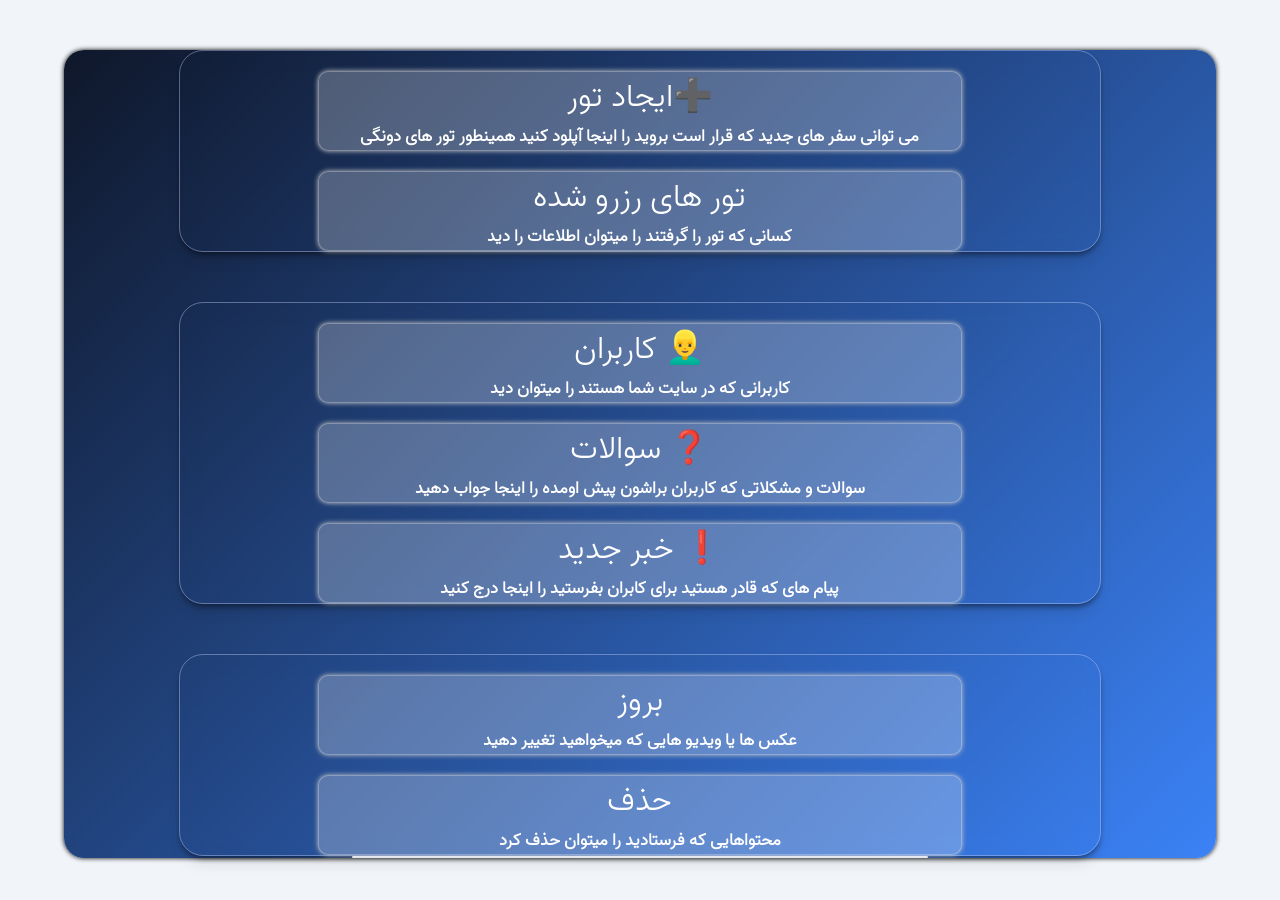
==== manage/all_activity_manage/index.html @ 8444b20d "first_version" ====
<!DOCTYPE html>
<html lang="en">
<head>
    <meta charset="UTF-8">
    <meta name="viewport" content="width=device-width, initial-scale=1.0">
    <link rel="stylesheet" href="index.css">
    <title>مدیر</title>
</head>
<body>
    <div class="all">
        <div class="tours">
            <button id="create_tour">ایجاد تور➕<p>می توانی سفر های جدید که قرار است بروید را اینجا آپلود کنید همینطور تور های دونگی </p></button>
            <!-- <button>ایجاد تور دونگی<p>سفر های دونگی را اینجا آپلود کنید </p></button> -->
            <button>تور های رزرو شده <p>کسانی که تور را گرفتند را میتوان اطلاعات را دید</p></button>

        </div>
        <div class="users">
            <button id="users">کاربران 👱‍♂️<p>کاربرانی که در سایت شما هستند را میتوان دید </p></button>
            <button id="question"><h5 id="number"></h5>  سوالات ❓<p>سوالات و مشکلاتی که کاربران براشون پیش اومده را اینجا جواب دهید </p></button>
            <button id="new_message">خبر جدید ❗<p>پیام های که قادر هستید برای کابران بفرستید را اینجا درج کنید</p></button>

        </div>
        <div class="change">
            <button>بروز <p>عکس ها یا ویدیو هایی که میخواهید تغییر دهید </p></button>
            <button>حذف<p>محتواهایی که فرستادید را میتوان حذف کرد </p></button>

        </div>
        <div class="box_new_meessage" id="container_new_message">

        </div>

    </div>
    
</body>
</html>
<script src="index.js"></script>
---- manage/all_activity_manage/index.css ----
*{
    margin: 0;
    padding: 0;
    box-sizing: border-box;
}
@font-face{
    font-family: 'vahid';
    src: url(../../font/Vazir-Light.ttf);
}
body{
     background-color: #f1f5f9;
     color: #0f172a;
}
.all{
    background: linear-gradient(135deg,#0f172a,#3b82f6);
    width: 90%;
    box-shadow: 0 0 5px black;
    margin-left: auto;
    margin-right: auto;
    margin-top: 30px;
    border-radius: 20px;
}

.users,.change,.tours{
    background-color: transparent;
    backdrop-filter: blur(15px);
    border: 1px solid rgba(255,255,255,0.3);
    backdrop-filter: blur(10px);
    width: 80%;
    margin-left: auto;
    margin-right: auto;
    margin-top: 50px;
    flex-wrap: wrap;
    text-align: center;
    border-radius: 1.5rem;
    box-shadow: 0 4px 6px -2px rgba(0, 0, 0, 0.5),0 10px 15px -3px rgba(0, 0, 0, 0.1);
    border: 1px solid rgba(203, 213, 255, 0.4);
   
}
button{
   
    cursor: pointer;
    width: 70%;
    background-color: rgba(255,255,255,0.25);
    border: none;
    margin-top: 20px;
    font-family: 'vahid';
    font-size: xx-large;
    color: rgb(255, 255, 255);
    border-radius: 10px;
    box-shadow: 0 0 5px rgb(196, 196, 196);
    transition: 0.3s;
     border: 1px solid rgba(243, 241, 241, 0.3);
    
}
button:active{
    outline: none;
}
p{
    font-size: 17px;
    font-weight: 600;
}
button:hover{
    background-color: rgb(112, 173, 253);
    transform: translateY(-5px);
    color: black;
}
@media(max-width:530px){
    button{
        font-size: x-large;
    }
}
h5{
    display: inline;
    height: fit-content;
    width: fit-content;
    box-shadow: 2px 3px 3px white;
}

.box_new_meessage{
    position: sticky;
    bottom: 0;
    width: 50%;
    margin-left: auto;
    margin-right: auto;
    background-color: rgba(255, 255, 255, 0.3);
    backdrop-filter: blur(10px);
    border-radius: 8px;
    border: 1px solid rgba(255, 255, 255, 0.8);
   
    
}
.box_close{
    width: 10%;
    height: fit-content;
    margin-left: auto;
    padding: 10px;
    box-shadow: none;
    border: none;
    background: none;
}
#close{
    font-size: small;
    box-shadow: none;
    border: none;
    background: none;

}
.id{
    width: 100%;
    text-align: center;
   
  
    align-items: center;
    justify-content: center;
}
.input{
    text-align: center;
    background-color: transparent;
    border: 2px solid rgba(255, 255, 255, 0.8);
    font-family: 'vazir';
    border-radius: 10px;
    font-size: x-large;
    box-shadow: 0 5px 5px black;
    flex-wrap: wrap;
}
.input:focus{
    outline: none;
}
.submit{
    align-items: center;
    justify-content: center;
    text-align: center;

}
#submit{
    background: linear-gradient(135deg,#0f172a,#3b82f6);
    margin-left: auto;
}
#submit:hover{
    text-shadow: 0 5px 5px  #1effff;
    color: white;
}
@media(max-width:680px){
    .box_new_meessage{
        width: 88%;
    }

}
textarea{
    resize: none;
}
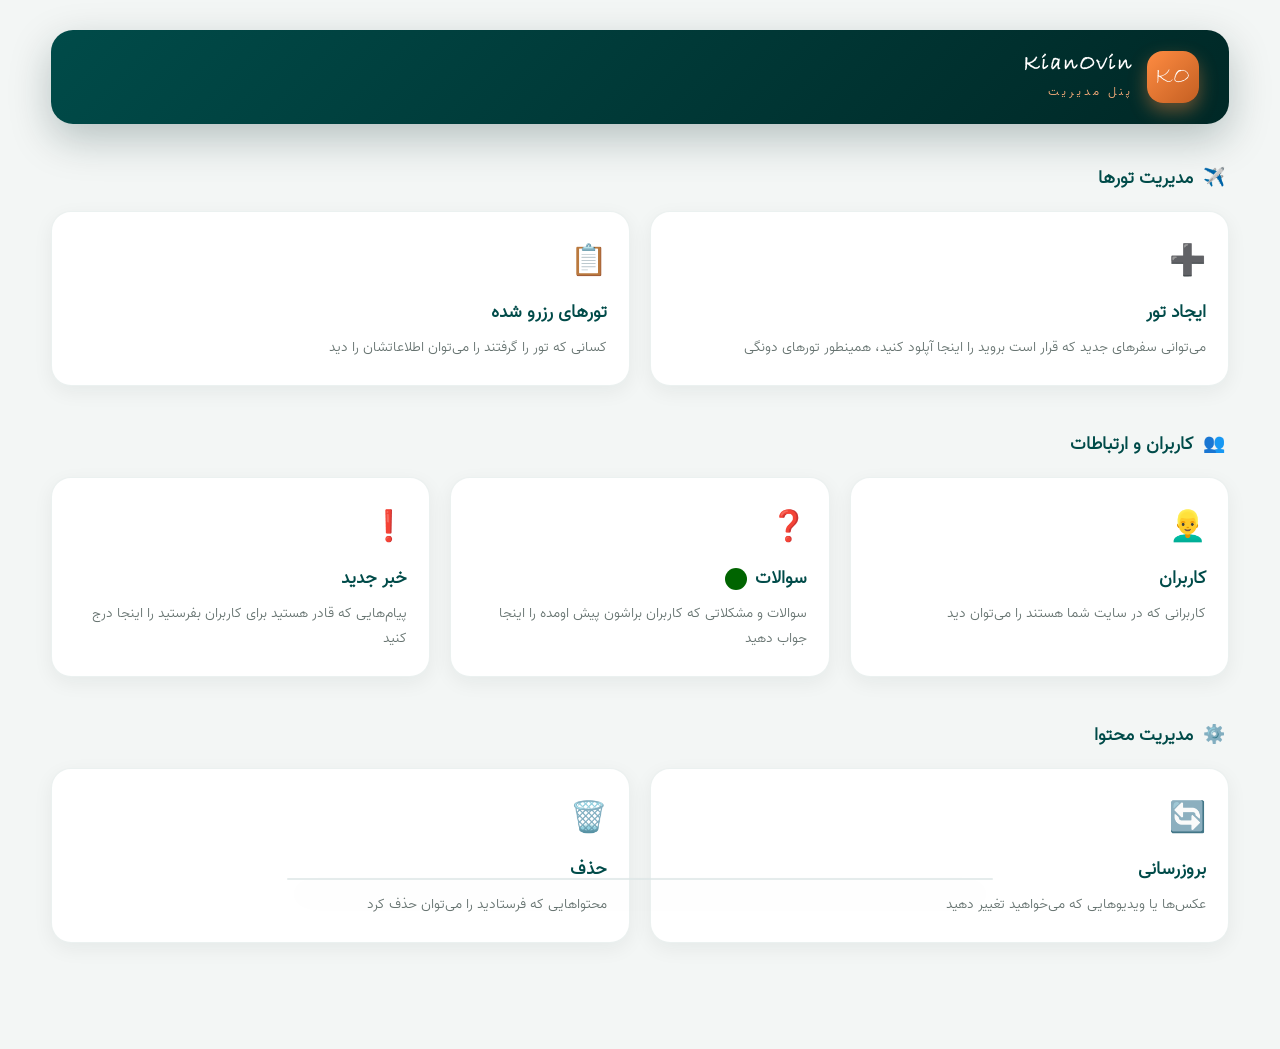
==== commit d20cfa20: "last_update_forfront&backend" ====
--- a/manage/all_activity_manage/index.html
+++ b/manage/all_activity_manage/index.html
@@ -1,5 +1,5 @@
 <!DOCTYPE html>
-<html lang="en">
+<html lang="fa" dir="rtl">
 <head>
     <meta charset="UTF-8">
     <meta name="viewport" content="width=device-width, initial-scale=1.0">
@@ -7,30 +7,80 @@
     <title>مدیر</title>
 </head>
 <body>
-    <div class="all">
-        <div class="tours">
-            <button id="create_tour">ایجاد تور➕<p>می توانی سفر های جدید که قرار است بروید را اینجا آپلود کنید همینطور تور های دونگی </p></button>
-            <!-- <button>ایجاد تور دونگی<p>سفر های دونگی را اینجا آپلود کنید </p></button> -->
-            <button>تور های رزرو شده <p>کسانی که تور را گرفتند را میتوان اطلاعات را دید</p></button>
+    <div class="dash">
+
+        <header class="dash-header">
+            <div class="brand">
+                <div class="brand-logo">KO</div>
+                <div class="brand-text">
+                    <h1>KianOvin</h1>
+                    <span>پنل مدیریت</span>
+                </div>
+            </div>
+        </header>
+
+        <div class="all">
+
+            <section class="dash-section">
+                <h2 class="section-title"><span>✈️</span> مدیریت تورها</h2>
+                <div class="tours">
+                    <button id="create_tour" class="card">
+                        <span class="card-icon">➕</span>
+                        <span class="card-title">ایجاد تور</span>
+                        <p>می‌توانی سفرهای جدید که قرار است بروید را اینجا آپلود کنید، همینطور تورهای دونگی</p>
+                    </button>
+                    <button class="card">
+                        <span class="card-icon">📋</span>
+                        <span class="card-title">تورهای رزرو شده</span>
+                        <p>کسانی که تور را گرفتند را می‌توان اطلاعاتشان را دید</p>
+                    </button>
+                </div>
+            </section>
+
+            <section class="dash-section">
+                <h2 class="section-title"><span>👥</span> کاربران و ارتباطات</h2>
+                <div class="users">
+                    <button id="users" class="card">
+                        <span class="card-icon">👱‍♂️</span>
+                        <span class="card-title">کاربران</span>
+                        <p>کاربرانی که در سایت شما هستند را می‌توان دید</p>
+                    </button>
+                    <button id="question" class="card">
+                        <span class="card-icon">❓</span>
+                        <span class="card-title">سوالات <h5 id="number"></h5></span>
+                        <p>سوالات و مشکلاتی که کاربران براشون پیش اومده را اینجا جواب دهید</p>
+                    </button>
+                    <button id="new_message" class="card">
+                        <span class="card-icon">❗</span>
+                        <span class="card-title">خبر جدید</span>
+                        <p>پیام‌هایی که قادر هستید برای کاربران بفرستید را اینجا درج کنید</p>
+                    </button>
+                </div>
+            </section>
+
+            <section class="dash-section">
+                <h2 class="section-title"><span>⚙️</span> مدیریت محتوا</h2>
+                <div class="change">
+                    <button id="update" class="card">
+                        <span class="card-icon">🔄</span>
+                        <span class="card-title">بروزرسانی</span>
+                        <p>عکس‌ها یا ویدیوهایی که می‌خواهید تغییر دهید</p>
+                    </button>
+                    <button id="delete" class="card">
+                        <span class="card-icon">🗑️</span>
+                        <span class="card-title">حذف</span>
+                        <p>محتواهایی که فرستادید را می‌توان حذف کرد</p>
+                    </button>
+                </div>
+            </section>
+
+            <div class="box_new_meessage" id="container_new_message">
+
+            </div>
 
         </div>
-        <div class="users">
-            <button id="users">کاربران 👱‍♂️<p>کاربرانی که در سایت شما هستند را میتوان دید </p></button>
-            <button id="question"><h5 id="number"></h5>  سوالات ❓<p>سوالات و مشکلاتی که کاربران براشون پیش اومده را اینجا جواب دهید </p></button>
-            <button id="new_message">خبر جدید ❗<p>پیام های که قادر هستید برای کابران بفرستید را اینجا درج کنید</p></button>
-
-        </div>
-        <div class="change">
-            <button>بروز <p>عکس ها یا ویدیو هایی که میخواهید تغییر دهید </p></button>
-            <button>حذف<p>محتواهایی که فرستادید را میتوان حذف کرد </p></button>
-
-        </div>
-        <div class="box_new_meessage" id="container_new_message">
-
-        </div>
-
     </div>
-    
+   
 </body>
 </html>
 <script src="index.js"></script>
--- a/manage/all_activity_manage/index.css
+++ b/manage/all_activity_manage/index.css
@@ -7,88 +7,228 @@
     font-family: 'vahid';
     src: url(../../font/Vazir-Light.ttf);
 }
+@font-face{
+    font-family: 'vazir';
+    src: url(../../font/Vazir-Light.ttf);
+}
+@font-face{
+    font-family: 'brad';
+    src: url(../../font/BRADHITC.TTF);
+}
+
+:root{
+    --deep-teal: #002826;
+    --teal: #004B49;
+    --teal-light: #0a6b68;
+    --accent: #FF8C42;
+    --accent-soft: #FFB07C;
+    --bg: #f3f6f5;
+    --card: #ffffff;
+    --ink: #1e2624;
+}
+
+html{
+    scroll-behavior: smooth;
+}
 body{
-     background-color: #f1f5f9;
-     color: #0f172a;
-}
-.all{
-    background: linear-gradient(135deg,#0f172a,#3b82f6);
-    width: 90%;
-    box-shadow: 0 0 5px black;
-    margin-left: auto;
-    margin-right: auto;
-    margin-top: 30px;
+    background-color: var(--bg);
+    color: var(--ink);
+    font-family: 'vazir';
+    min-height: 100vh;
+}
+
+.dash{
+    width: 92%;
+    max-width: 1200px;
+    margin: 0 auto;
+    padding: 30px 0 60px;
+}
+
+
+.dash-header{
+    display: flex;
+    align-items: center;
+    justify-content: space-between;
+    background: linear-gradient(135deg, var(--teal) 0%, var(--deep-teal) 100%);
+    border-radius: 22px;
+    padding: 20px 30px;
+    box-shadow: 0 15px 40px rgba(0,40,38,0.25);
+    margin-bottom: 40px;
+}
+.brand{
+    display: flex;
+    align-items: center;
+    gap: 14px;
+}
+.brand-logo{
+    width: 52px;
+    height: 52px;
+    border-radius: 16px;
+    background: linear-gradient(135deg, var(--accent), #c45f22);
+    display: flex;
+    align-items: center;
+    justify-content: center;
+    font-family: 'brad';
+    font-size: 24px;
+    color: #fff;
+    box-shadow: 0 8px 18px rgba(255,140,66,0.4);
+}
+.brand-text h1{
+    font-family: 'brad';
+    color: #fff;
+    font-size: 22px;
+    letter-spacing: 2px;
+}
+.brand-text span{
+    font-size: 12px;
+    color: var(--accent-soft);
+    letter-spacing: 3px;
+}
+.admin-tag{
+    display: flex;
+    align-items: center;
+    gap: 8px;
+    color: #fff;
+    font-size: 13px;
+    background: rgba(255,255,255,0.08);
+    padding: 8px 16px;
+    border-radius: 100px;
+    border: 1px solid rgba(255,255,255,0.15);
+}
+.dot{
+    width: 8px;
+    height: 8px;
+    border-radius: 50%;
+    background: #3ddc84;
+    box-shadow: 0 0 8px #3ddc84;
+}
+@media(max-width:520px){
+    .dash-header{
+        flex-direction: column;
+        gap: 16px;
+        padding: 20px;
+        text-align: center;
+    }
+}
+
+
+.dash-section{
+    margin-bottom: 44px;
+}
+.section-title{
+    font-size: 18px;
+    font-weight: 700;
+    color: var(--teal);
+    margin-bottom: 18px;
+    display: flex;
+    align-items: center;
+    gap: 10px;
+    padding-right: 4px;
+}
+
+.tours,.users,.change{
+    display: grid;
+    grid-template-columns: repeat(auto-fit, minmax(240px, 1fr));
+    gap: 20px;
+    width: 100%;
+}
+
+
+button.card{
+    cursor: pointer;
+    background: var(--card);
+    border: 1px solid rgba(0,75,73,0.08);
     border-radius: 20px;
-}
-
-.users,.change,.tours{
-    background-color: transparent;
-    backdrop-filter: blur(15px);
-    border: 1px solid rgba(255,255,255,0.3);
-    backdrop-filter: blur(10px);
-    width: 80%;
-    margin-left: auto;
-    margin-right: auto;
-    margin-top: 50px;
-    flex-wrap: wrap;
-    text-align: center;
-    border-radius: 1.5rem;
-    box-shadow: 0 4px 6px -2px rgba(0, 0, 0, 0.5),0 10px 15px -3px rgba(0, 0, 0, 0.1);
-    border: 1px solid rgba(203, 213, 255, 0.4);
-   
-}
-button{
-   
-    cursor: pointer;
-    width: 70%;
-    background-color: rgba(255,255,255,0.25);
-    border: none;
-    margin-top: 20px;
-    font-family: 'vahid';
-    font-size: xx-large;
-    color: rgb(255, 255, 255);
-    border-radius: 10px;
-    box-shadow: 0 0 5px rgb(196, 196, 196);
-    transition: 0.3s;
-     border: 1px solid rgba(243, 241, 241, 0.3);
-    
-}
-button:active{
+    padding: 26px 22px;
+    text-align: right;
+    box-shadow: 0 6px 20px rgba(0,40,38,0.06);
+    transition: 0.3s ease;
+    display: flex;
+    flex-direction: column;
+    align-items: flex-start;
+    gap: 8px;
+    font-family: 'vazir';
+    color: var(--ink);
+    position: relative;
+    overflow: hidden;
+}
+button.card::before{
+    content: "";
+    position: absolute;
+    top: 0;
+    right: 0;
+    width: 5px;
+    height: 100%;
+    background: var(--accent);
+    opacity: 0;
+    transition: 0.3s ease;
+}
+button.card:hover{
+    transform: translateY(-6px);
+    box-shadow: 0 20px 40px rgba(0,40,38,0.15);
+    border-color: rgba(255,140,66,0.3);
+}
+button.card:hover::before{
+    opacity: 1;
+}
+button.card:active{
     outline: none;
-}
-p{
-    font-size: 17px;
-    font-weight: 600;
-}
-button:hover{
-    background-color: rgb(112, 173, 253);
-    transform: translateY(-5px);
-    color: black;
-}
+    transform: translateY(-2px);
+}
+.card-icon{
+    font-size: 30px;
+    margin-bottom: 4px;
+}
+.card-title{
+    font-size: 18px;
+    font-weight: 700;
+    color: var(--teal);
+    display: flex;
+    align-items: center;
+    gap: 8px;
+}
+button.card p{
+    font-size: 13.5px;
+    font-weight: 400;
+    color: #667370;
+    line-height: 1.8;
+    text-align: right;
+}
+
+#number{
+    display: inline-flex;
+    align-items: center;
+    justify-content: center;
+    min-width: 22px;
+    height: 22px;
+    padding: 0 6px;
+    border-radius: 100%;
+    background: darkgreen;
+    color: #b9b9b9;
+    font-size: 12px;
+    box-shadow: none;
+}
+
 @media(max-width:530px){
-    button{
-        font-size: x-large;
+    .card-title{
+        font-size: 16px;
     }
-}
-h5{
-    display: inline;
-    height: fit-content;
-    width: fit-content;
-    box-shadow: 2px 3px 3px white;
+    button.card{
+        padding: 20px 18px;
+    }
 }
 
 .box_new_meessage{
     position: sticky;
-    bottom: 0;
-    width: 50%;
-    margin-left: auto;
-    margin-right: auto;
-    background-color: rgba(255, 255, 255, 0.3);
-    backdrop-filter: blur(10px);
-    border-radius: 8px;
-    border: 1px solid rgba(255, 255, 255, 0.8);
-   
-    
+    bottom: 20px;
+    width: 60%;
+    margin: 40px auto 0;
+    background: rgba(255,255,255,0.7);
+    backdrop-filter: blur(14px);
+    -webkit-backdrop-filter: blur(14px);
+    border-radius: 18px;
+    border: 1px solid rgba(0,75,73,0.1);
+    box-shadow: 0 15px 35px rgba(0,40,38,0.12);
 }
 .box_close{
     width: 10%;
@@ -104,49 +244,92 @@
     box-shadow: none;
     border: none;
     background: none;
-
 }
 .id{
     width: 100%;
     text-align: center;
-   
-  
     align-items: center;
     justify-content: center;
+    margin-top: 30px;
 }
 .input{
     text-align: center;
     background-color: transparent;
-    border: 2px solid rgba(255, 255, 255, 0.8);
+    border: 2px solid rgba(0,75,73,0.25);
     font-family: 'vazir';
     border-radius: 10px;
     font-size: x-large;
-    box-shadow: 0 5px 5px black;
+    box-shadow: none;
     flex-wrap: wrap;
+    color: var(--ink);
 }
 .input:focus{
     outline: none;
+    border-color: var(--accent);
 }
 .submit{
     align-items: center;
     justify-content: center;
     text-align: center;
-
+    margin-top: 10px;
 }
 #submit{
-    background: linear-gradient(135deg,#0f172a,#3b82f6);
+    background: linear-gradient(135deg, var(--teal), var(--deep-teal));
     margin-left: auto;
+    color: #fff;
+    border-radius: 10px;
+    padding: 10px 24px;
+    border: none;
+    cursor: pointer;
+    font-family: 'vazir';
+    font-size: large;
+    transition: 0.3s;
 }
 #submit:hover{
-    text-shadow: 0 5px 5px  #1effff;
-    color: white;
+    background: linear-gradient(135deg, var(--accent), #c45f22);
+    transform: translateY(-3px);
 }
 @media(max-width:680px){
     .box_new_meessage{
         width: 88%;
     }
-
 }
 textarea{
     resize: none;
-}+}
+.guid{
+    text-align: center;
+    width: 50%;
+    margin-left: auto;
+    margin-right: auto;
+}
+h4{
+    font-family: 'vazir';
+    font-size: larger;
+    font-weight: bolder;
+    color: var(--teal);
+}
+select{
+    background: #0a6b68;
+    margin-top: 30px;
+    border: none;
+    width: 40%;
+    border-radius: 10px;
+    text-align: center;
+    font-family: 'vazir';
+    font-weight: bold;
+    font-size: large;
+    cursor: pointer;
+    color: white;
+    border: 1px solid rgba(255, 255, 255, 0.5);
+    backdrop-filter: blur(15px);
+}
+option{
+    border-radius: 10px;
+    color: #ffffff;
+    background-color: #292929;
+    border: none;
+}
+select:focus{
+    outline: none;
+}
